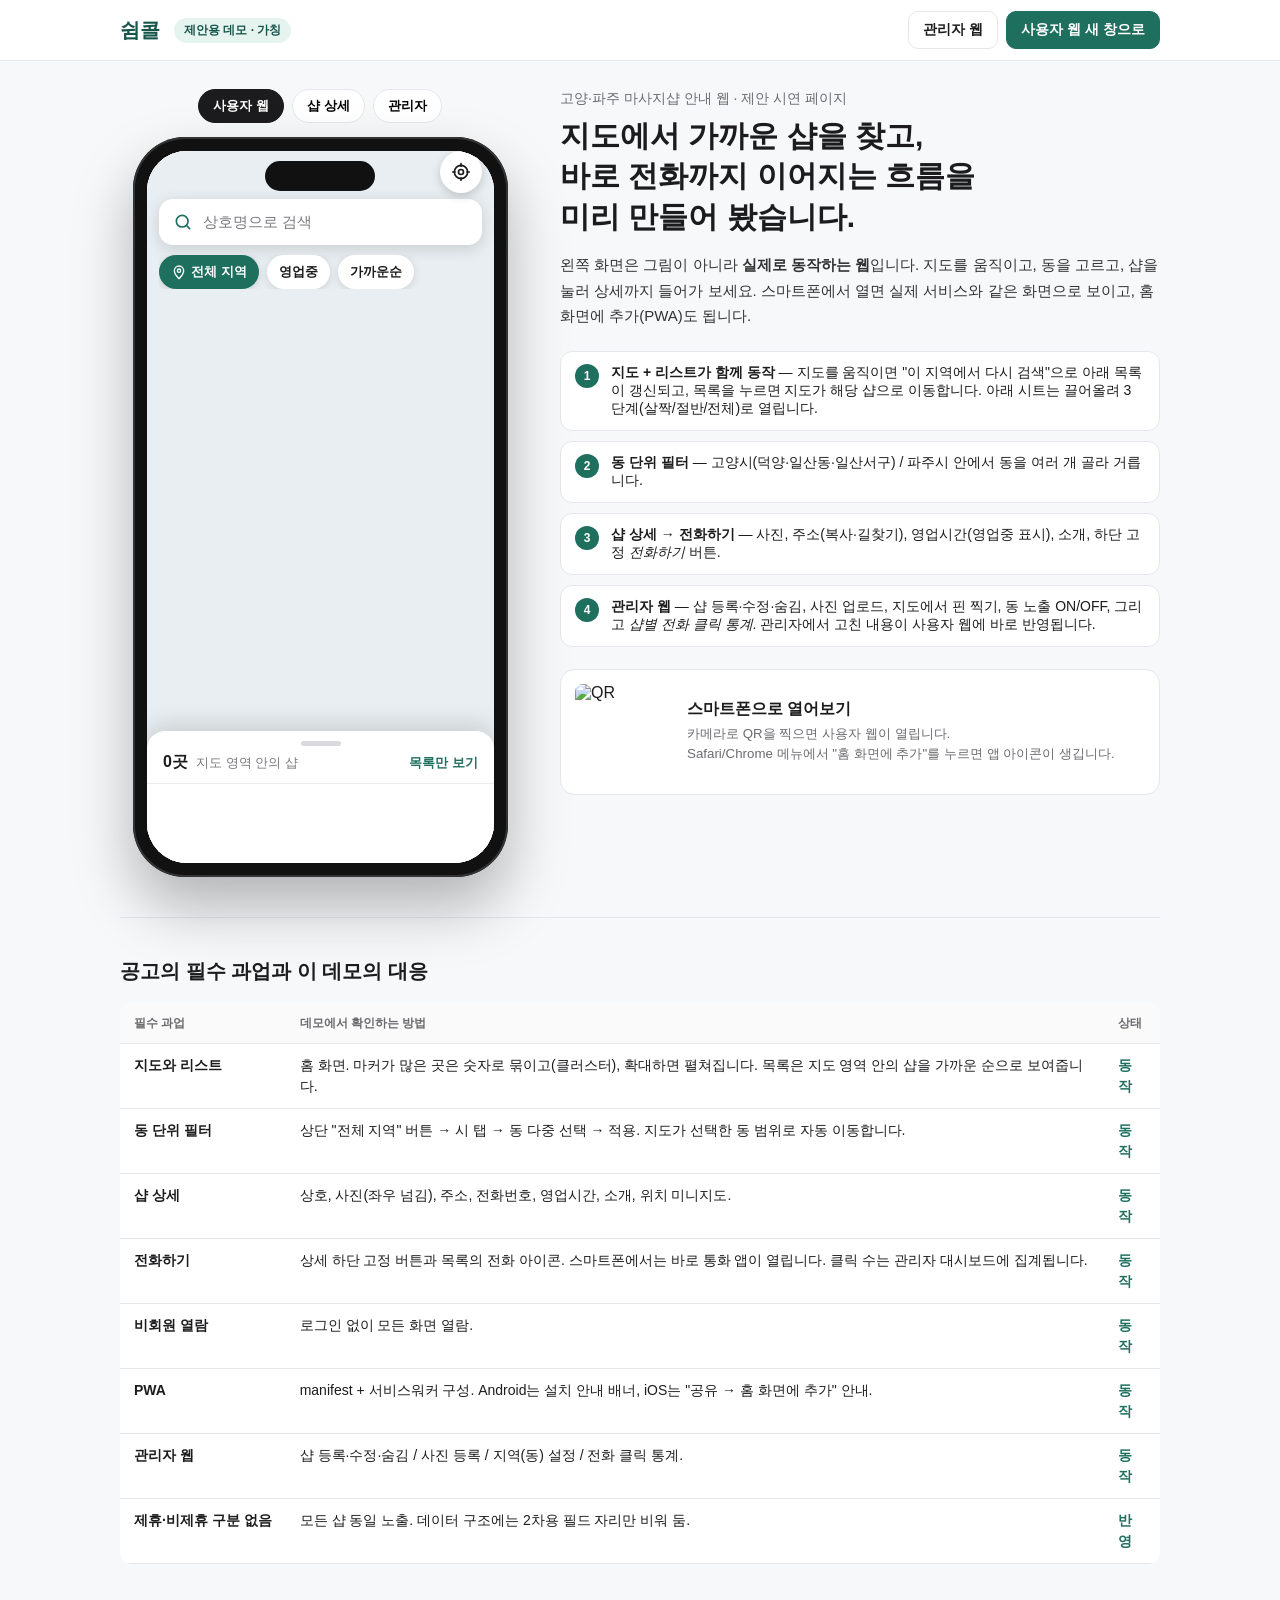
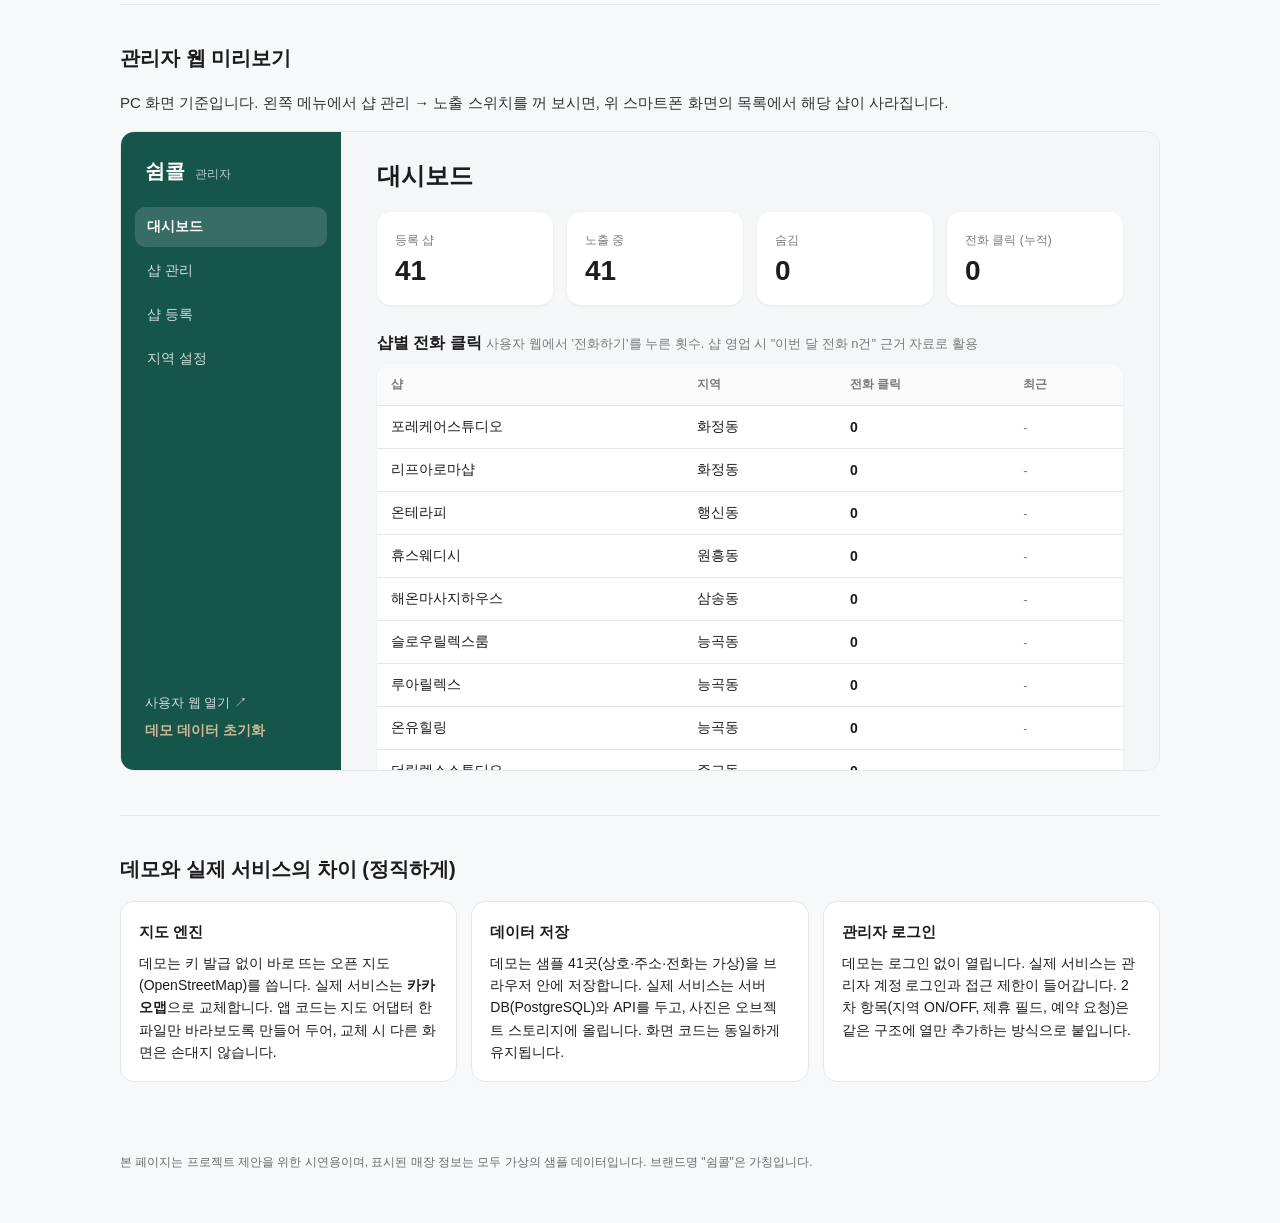
==== index.html @ d79821be "feat: 쉼콜 데모 - 지도+리스트 사용자 웹, 관리자 웹, PWA, 시뮬레이터 랜딩" ====
<!doctype html>
<html lang="ko">
<head>
<meta charset="utf-8">
<meta name="viewport" content="width=device-width, initial-scale=1">
<title>쉼콜 데모 - 지도 기반 마사지샵 안내 웹 (제안용 시연)</title>
<meta name="robots" content="noindex">
<style>
  :root { --primary: #1f6f5f; --dark: #16554a; --text: #1c1c1e; --muted: #6b6b70; --line: #e6e7eb; }
  * { box-sizing: border-box; }
  body { margin: 0; font-family: -apple-system, "Pretendard", "Apple SD Gothic Neo", "Noto Sans KR", sans-serif; color: var(--text); background: #f7f8fa; }
  a { color: var(--primary); }
  header { background: #fff; border-bottom: 1px solid var(--line); }
  .wrap { max-width: 1080px; margin: 0 auto; padding: 0 20px; }
  header .wrap { display: flex; align-items: center; height: 60px; gap: 14px; }
  .logo { font-weight: 800; font-size: 20px; color: var(--dark); }
  .tag { font-size: 12px; background: #e6f4ef; color: var(--dark); padding: 4px 10px; border-radius: 999px; font-weight: 600; }
  header nav { margin-left: auto; display: flex; gap: 8px; }
  .btn { display: inline-flex; align-items: center; height: 38px; padding: 0 14px; border-radius: 10px; border: 1px solid var(--line); background: #fff; text-decoration: none; color: var(--text); font-weight: 600; font-size: 14px; }
  .btn.primary { background: var(--primary); border-color: var(--primary); color: #fff; }
  .hero { display: grid; grid-template-columns: 400px 1fr; gap: 40px; align-items: start; padding: 28px 0 40px; }
  .phone { width: 375px; height: 740px; margin: 0 auto; background: #111; border-radius: 52px; padding: 14px; box-shadow: 0 30px 60px rgba(0,0,0,.28), inset 0 0 0 2px #333; position: relative; }
  .phone::before { content: ""; position: absolute; top: 24px; left: 50%; transform: translateX(-50%); width: 110px; height: 30px; background: #111; border-radius: 20px; z-index: 2; }
  .phone iframe { width: 100%; height: 100%; border: 0; border-radius: 40px; background: #fff; }
  .device-tabs { display: flex; justify-content: center; gap: 8px; margin-bottom: 14px; }
  .device-tabs button { height: 34px; padding: 0 14px; border-radius: 999px; border: 1px solid var(--line); background: #fff; font: inherit; font-size: 13px; font-weight: 600; cursor: pointer; }
  .device-tabs button.on { background: var(--text); color: #fff; border-color: var(--text); }
  h1 { font-size: 30px; line-height: 1.35; margin: 0 0 14px; }
  h1 small { display: block; font-size: 14px; color: var(--muted); font-weight: 500; margin-bottom: 8px; }
  .lead { font-size: 15px; line-height: 1.7; color: #333; }
  .steps { list-style: none; padding: 0; margin: 22px 0; display: grid; gap: 10px; }
  .steps li { background: #fff; border: 1px solid var(--line); border-radius: 12px; padding: 12px 14px; font-size: 14px; display: flex; gap: 12px; align-items: flex-start; }
  .steps b { flex: none; width: 24px; height: 24px; border-radius: 50%; background: var(--primary); color: #fff; display: grid; place-items: center; font-size: 12px; }
  .qr { display: flex; gap: 16px; align-items: center; background: #fff; border: 1px solid var(--line); border-radius: 14px; padding: 14px; margin-top: 18px; }
  .qr img { width: 96px; height: 96px; border-radius: 8px; }
  .qr small { color: var(--muted); display: block; margin-top: 4px; line-height: 1.5; }
  section { padding: 40px 0; border-top: 1px solid var(--line); }
  h2 { font-size: 20px; margin: 0 0 18px; }
  table { width: 100%; border-collapse: collapse; background: #fff; border-radius: 12px; overflow: hidden; font-size: 14px; }
  th, td { padding: 11px 14px; border-bottom: 1px solid var(--line); text-align: left; vertical-align: top; line-height: 1.5; }
  th { background: #fafafa; color: var(--muted); font-size: 12px; }
  td:first-child { font-weight: 600; white-space: nowrap; }
  .ok { color: var(--primary); font-weight: 700; }
  .admin-frame { width: 100%; height: 640px; border: 1px solid var(--line); border-radius: 14px; background: #fff; }
  .grid3 { display: grid; grid-template-columns: repeat(3, 1fr); gap: 14px; }
  .card { background: #fff; border: 1px solid var(--line); border-radius: 14px; padding: 18px; font-size: 14px; line-height: 1.6; }
  .card h3 { margin: 0 0 8px; font-size: 15px; }
  footer { padding: 30px 0 50px; color: var(--muted); font-size: 12px; line-height: 1.7; }
  @media (max-width: 900px) { .hero { grid-template-columns: 1fr; } .phone { display: none; } .mobile-cta { display: block !important; } .grid3 { grid-template-columns: 1fr; } header nav { display: none; } }
  .mobile-cta { display: none; margin-bottom: 20px; }
</style>
</head>
<body>
<header><div class="wrap">
  <span class="logo">쉼콜</span><span class="tag">제안용 데모 · 가칭</span>
  <nav><a class="btn" href="admin.html" target="_blank">관리자 웹</a><a class="btn primary" href="app.html" target="_blank">사용자 웹 새 창으로</a></nav>
</div></header>

<div class="wrap">
  <div class="hero">
    <div>
      <div class="device-tabs"><button class="on" data-src="app.html?sim=1">사용자 웹</button><button data-src="app.html?sim=1#shop/s010">샵 상세</button><button data-src="admin.html">관리자</button></div>
      <div class="phone"><iframe id="frame" src="app.html?sim=1" title="쉼콜 데모"></iframe></div>
    </div>
    <div>
      <div class="mobile-cta"><a class="btn primary" href="app.html">사용자 웹 열기 (모바일 화면)</a> <a class="btn" href="admin.html">관리자 웹</a></div>
      <h1><small>고양·파주 마사지샵 안내 웹 · 제안 시연 페이지</small>지도에서 가까운 샵을 찾고,<br>바로 전화까지 이어지는 흐름을<br>미리 만들어 봤습니다.</h1>
      <p class="lead">왼쪽 화면은 그림이 아니라 <b>실제로 동작하는 웹</b>입니다. 지도를 움직이고, 동을 고르고, 샵을 눌러 상세까지 들어가 보세요. 스마트폰에서 열면 실제 서비스와 같은 화면으로 보이고, 홈 화면에 추가(PWA)도 됩니다.</p>
      <ul class="steps">
        <li><b>1</b><span><strong>지도 + 리스트가 함께 동작</strong> — 지도를 움직이면 "이 지역에서 다시 검색"으로 아래 목록이 갱신되고, 목록을 누르면 지도가 해당 샵으로 이동합니다. 아래 시트는 끌어올려 3단계(살짝/절반/전체)로 열립니다.</span></li>
        <li><b>2</b><span><strong>동 단위 필터</strong> — 고양시(덕양·일산동·일산서구) / 파주시 안에서 동을 여러 개 골라 거릅니다.</span></li>
        <li><b>3</b><span><strong>샵 상세 → 전화하기</strong> — 사진, 주소(복사·길찾기), 영업시간(영업중 표시), 소개, 하단 고정 <em>전화하기</em> 버튼.</span></li>
        <li><b>4</b><span><strong>관리자 웹</strong> — 샵 등록·수정·숨김, 사진 업로드, 지도에서 핀 찍기, 동 노출 ON/OFF, 그리고 <em>샵별 전화 클릭 통계</em>. 관리자에서 고친 내용이 사용자 웹에 바로 반영됩니다.</span></li>
      </ul>
      <div class="qr">
        <img id="qr" alt="QR">
        <div><b>스마트폰으로 열어보기</b><small>카메라로 QR을 찍으면 사용자 웹이 열립니다.<br>Safari/Chrome 메뉴에서 "홈 화면에 추가"를 누르면 앱 아이콘이 생깁니다.</small></div>
      </div>
    </div>
  </div>

  <section>
    <h2>공고의 필수 과업과 이 데모의 대응</h2>
    <table>
      <thead><tr><th>필수 과업</th><th>데모에서 확인하는 방법</th><th>상태</th></tr></thead>
      <tbody>
        <tr><td>지도와 리스트</td><td>홈 화면. 마커가 많은 곳은 숫자로 묶이고(클러스터), 확대하면 펼쳐집니다. 목록은 지도 영역 안의 샵을 가까운 순으로 보여줍니다.</td><td class="ok">동작</td></tr>
        <tr><td>동 단위 필터</td><td>상단 "전체 지역" 버튼 → 시 탭 → 동 다중 선택 → 적용. 지도가 선택한 동 범위로 자동 이동합니다.</td><td class="ok">동작</td></tr>
        <tr><td>샵 상세</td><td>상호, 사진(좌우 넘김), 주소, 전화번호, 영업시간, 소개, 위치 미니지도.</td><td class="ok">동작</td></tr>
        <tr><td>전화하기</td><td>상세 하단 고정 버튼과 목록의 전화 아이콘. 스마트폰에서는 바로 통화 앱이 열립니다. 클릭 수는 관리자 대시보드에 집계됩니다.</td><td class="ok">동작</td></tr>
        <tr><td>비회원 열람</td><td>로그인 없이 모든 화면 열람.</td><td class="ok">동작</td></tr>
        <tr><td>PWA</td><td>manifest + 서비스워커 구성. Android는 설치 안내 배너, iOS는 "공유 → 홈 화면에 추가" 안내.</td><td class="ok">동작</td></tr>
        <tr><td>관리자 웹</td><td>샵 등록·수정·숨김 / 사진 등록 / 지역(동) 설정 / 전화 클릭 통계.</td><td class="ok">동작</td></tr>
        <tr><td>제휴·비제휴 구분 없음</td><td>모든 샵 동일 노출. 데이터 구조에는 2차용 필드 자리만 비워 둠.</td><td class="ok">반영</td></tr>
      </tbody>
    </table>
  </section>

  <section>
    <h2>관리자 웹 미리보기</h2>
    <p class="lead" style="margin-top:0">PC 화면 기준입니다. 왼쪽 메뉴에서 샵 관리 → 노출 스위치를 꺼 보시면, 위 스마트폰 화면의 목록에서 해당 샵이 사라집니다.</p>
    <iframe class="admin-frame" src="admin.html" title="관리자 데모"></iframe>
  </section>

  <section>
    <h2>데모와 실제 서비스의 차이 (정직하게)</h2>
    <div class="grid3">
      <div class="card"><h3>지도 엔진</h3>데모는 키 발급 없이 바로 뜨는 오픈 지도(OpenStreetMap)를 씁니다. 실제 서비스는 <b>카카오맵</b>으로 교체합니다. 앱 코드는 지도 어댑터 한 파일만 바라보도록 만들어 두어, 교체 시 다른 화면은 손대지 않습니다.</div>
      <div class="card"><h3>데이터 저장</h3>데모는 샘플 41곳(상호·주소·전화는 가상)을 브라우저 안에 저장합니다. 실제 서비스는 서버 DB(PostgreSQL)와 API를 두고, 사진은 오브젝트 스토리지에 올립니다. 화면 코드는 동일하게 유지됩니다.</div>
      <div class="card"><h3>관리자 로그인</h3>데모는 로그인 없이 열립니다. 실제 서비스는 관리자 계정 로그인과 접근 제한이 들어갑니다. 2차 항목(지역 ON/OFF, 제휴 필드, 예약 요청)은 같은 구조에 열만 추가하는 방식으로 붙입니다.</div>
    </div>
  </section>

  <footer>본 페이지는 프로젝트 제안을 위한 시연용이며, 표시된 매장 정보는 모두 가상의 샘플 데이터입니다. 브랜드명 "쉼콜"은 가칭입니다.</footer>
</div>

<script>
  const frame = document.getElementById('frame');
  document.querySelectorAll('.device-tabs button').forEach(b => b.addEventListener('click', () => {
    document.querySelectorAll('.device-tabs button').forEach(x => x.classList.remove('on')); b.classList.add('on'); frame.src = b.dataset.src;
  }));
  const appUrl = new URL('app.html', location.href).href;
  document.getElementById('qr').src = 'https://api.qrserver.com/v1/create-qr-code/?size=192x192&margin=6&data=' + encodeURIComponent(appUrl);
</script>
</body>
</html>
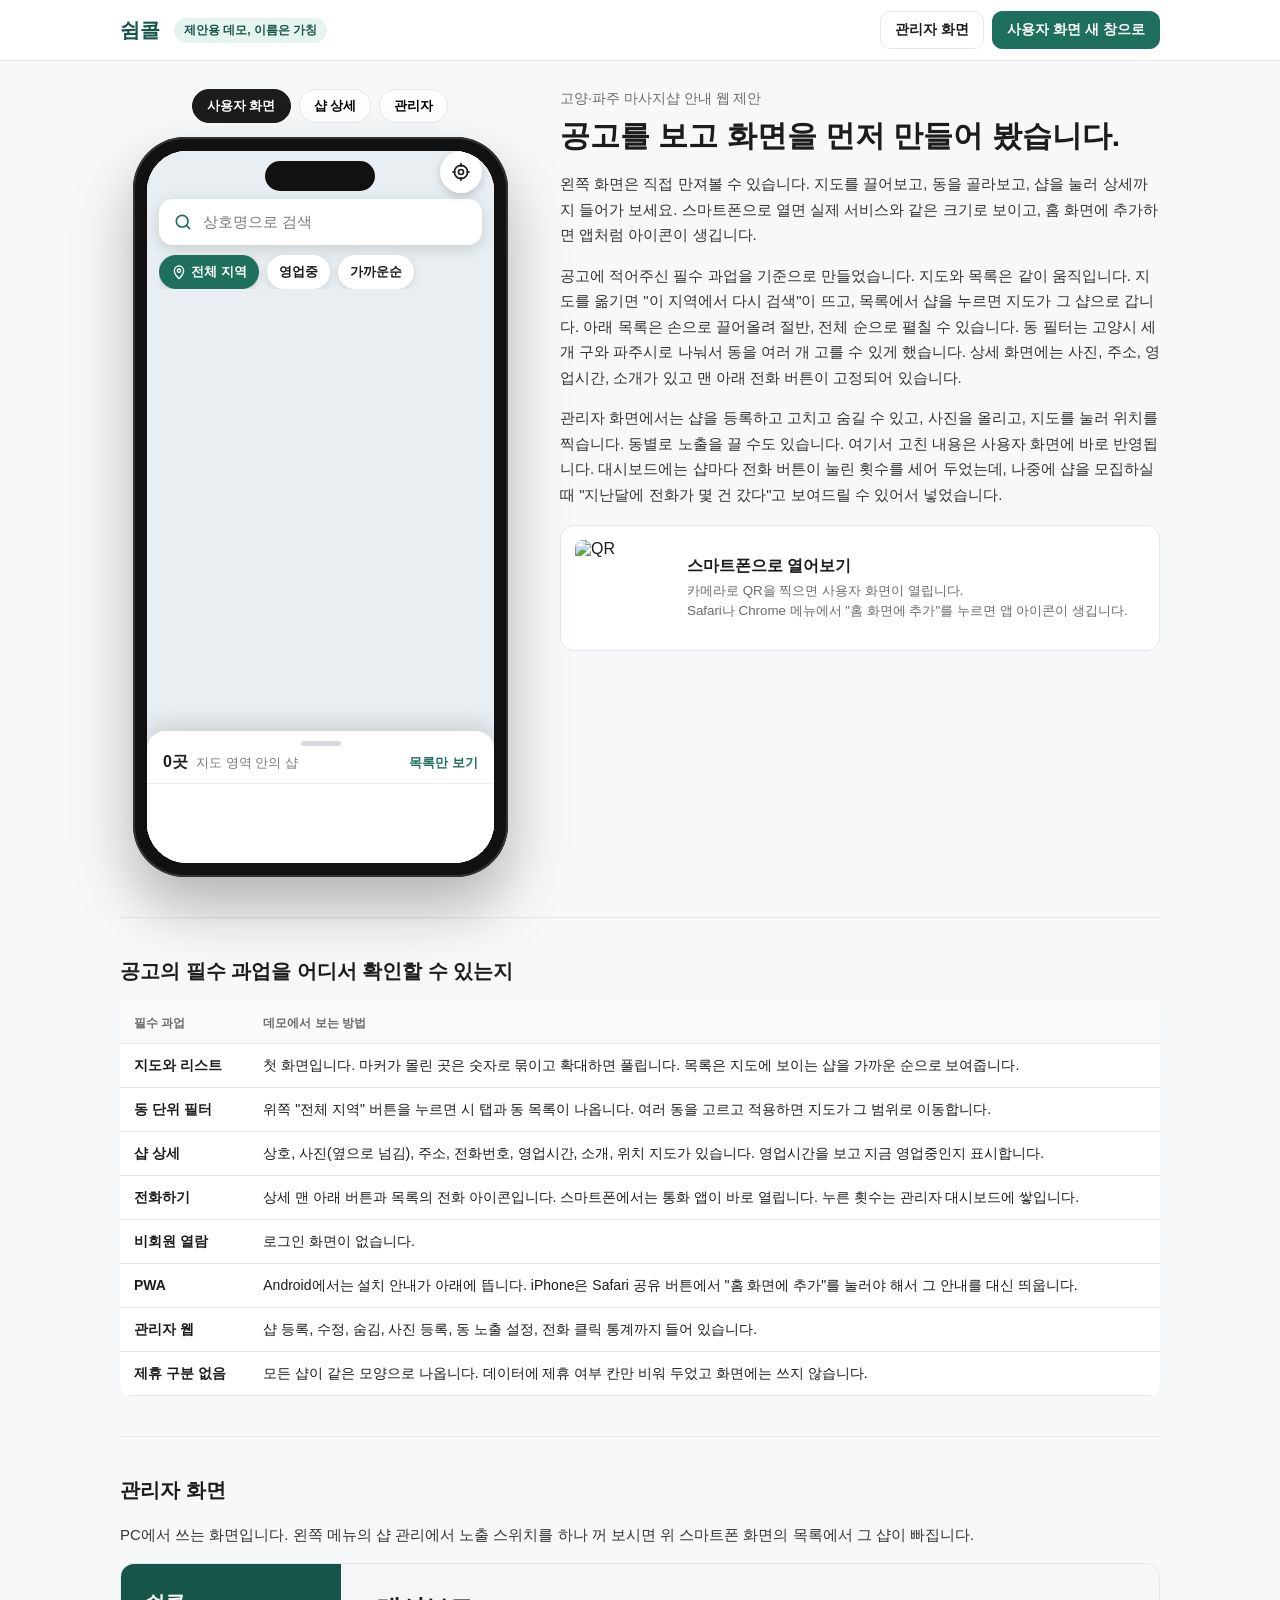
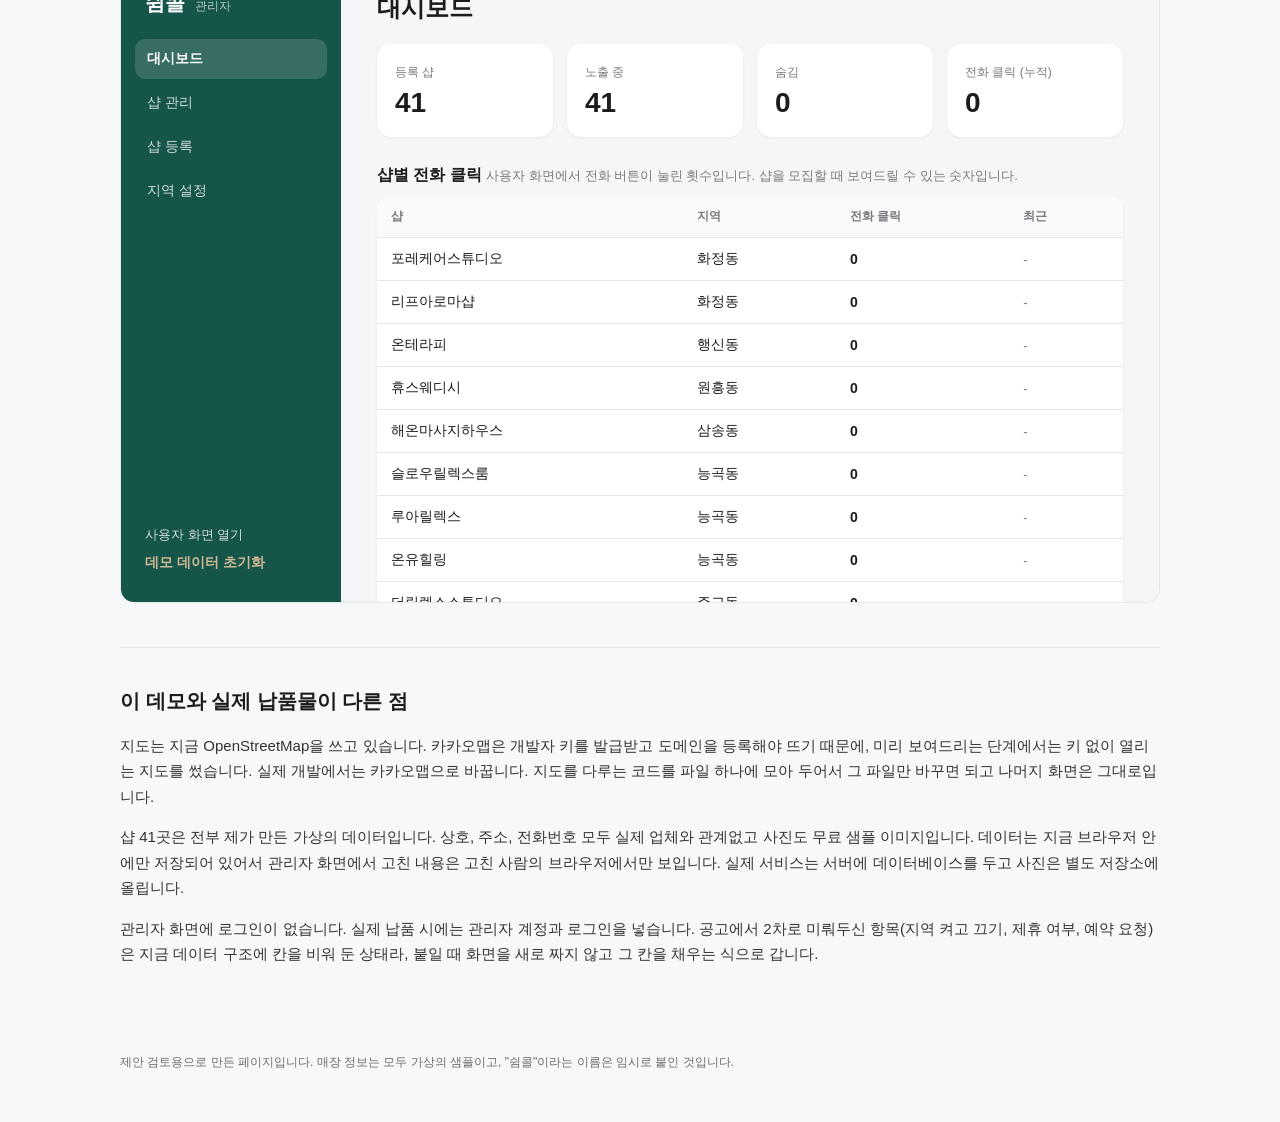
==== commit 3f4fe8dd: "copy: 랜딩·관리자·샘플 소개 문구를 사람이 쓴 말투로 정리" ====
--- a/index.html
+++ b/index.html
@@ -52,66 +52,60 @@
 </head>
 <body>
 <header><div class="wrap">
-  <span class="logo">쉼콜</span><span class="tag">제안용 데모 · 가칭</span>
-  <nav><a class="btn" href="admin.html" target="_blank">관리자 웹</a><a class="btn primary" href="app.html" target="_blank">사용자 웹 새 창으로</a></nav>
+  <span class="logo">쉼콜</span><span class="tag">제안용 데모, 이름은 가칭</span>
+  <nav><a class="btn" href="admin.html" target="_blank">관리자 화면</a><a class="btn primary" href="app.html" target="_blank">사용자 화면 새 창으로</a></nav>
 </div></header>
 
 <div class="wrap">
   <div class="hero">
     <div>
-      <div class="device-tabs"><button class="on" data-src="app.html?sim=1">사용자 웹</button><button data-src="app.html?sim=1#shop/s010">샵 상세</button><button data-src="admin.html">관리자</button></div>
-      <div class="phone"><iframe id="frame" src="app.html?sim=1" title="쉼콜 데모"></iframe></div>
+      <div class="device-tabs"><button class="on" data-src="app.html?sim=1&v=3">사용자 화면</button><button data-src="app.html?sim=1&v=3#shop/s010">샵 상세</button><button data-src="admin.html">관리자</button></div>
+      <div class="phone"><iframe id="frame" src="app.html?sim=1&v=3" title="쉼콜 데모"></iframe></div>
     </div>
     <div>
-      <div class="mobile-cta"><a class="btn primary" href="app.html">사용자 웹 열기 (모바일 화면)</a> <a class="btn" href="admin.html">관리자 웹</a></div>
-      <h1><small>고양·파주 마사지샵 안내 웹 · 제안 시연 페이지</small>지도에서 가까운 샵을 찾고,<br>바로 전화까지 이어지는 흐름을<br>미리 만들어 봤습니다.</h1>
-      <p class="lead">왼쪽 화면은 그림이 아니라 <b>실제로 동작하는 웹</b>입니다. 지도를 움직이고, 동을 고르고, 샵을 눌러 상세까지 들어가 보세요. 스마트폰에서 열면 실제 서비스와 같은 화면으로 보이고, 홈 화면에 추가(PWA)도 됩니다.</p>
-      <ul class="steps">
-        <li><b>1</b><span><strong>지도 + 리스트가 함께 동작</strong> — 지도를 움직이면 "이 지역에서 다시 검색"으로 아래 목록이 갱신되고, 목록을 누르면 지도가 해당 샵으로 이동합니다. 아래 시트는 끌어올려 3단계(살짝/절반/전체)로 열립니다.</span></li>
-        <li><b>2</b><span><strong>동 단위 필터</strong> — 고양시(덕양·일산동·일산서구) / 파주시 안에서 동을 여러 개 골라 거릅니다.</span></li>
-        <li><b>3</b><span><strong>샵 상세 → 전화하기</strong> — 사진, 주소(복사·길찾기), 영업시간(영업중 표시), 소개, 하단 고정 <em>전화하기</em> 버튼.</span></li>
-        <li><b>4</b><span><strong>관리자 웹</strong> — 샵 등록·수정·숨김, 사진 업로드, 지도에서 핀 찍기, 동 노출 ON/OFF, 그리고 <em>샵별 전화 클릭 통계</em>. 관리자에서 고친 내용이 사용자 웹에 바로 반영됩니다.</span></li>
-      </ul>
+      <div class="mobile-cta"><a class="btn primary" href="app.html">사용자 화면 열기</a> <a class="btn" href="admin.html">관리자 화면</a></div>
+      <h1><small>고양·파주 마사지샵 안내 웹 제안</small>공고를 보고 화면을 먼저 만들어 봤습니다.</h1>
+      <p class="lead">왼쪽 화면은 직접 만져볼 수 있습니다. 지도를 끌어보고, 동을 골라보고, 샵을 눌러 상세까지 들어가 보세요. 스마트폰으로 열면 실제 서비스와 같은 크기로 보이고, 홈 화면에 추가하면 앱처럼 아이콘이 생깁니다.</p>
+      <p class="lead">공고에 적어주신 필수 과업을 기준으로 만들었습니다. 지도와 목록은 같이 움직입니다. 지도를 옮기면 "이 지역에서 다시 검색"이 뜨고, 목록에서 샵을 누르면 지도가 그 샵으로 갑니다. 아래 목록은 손으로 끌어올려 절반, 전체 순으로 펼칠 수 있습니다. 동 필터는 고양시 세 개 구와 파주시로 나눠서 동을 여러 개 고를 수 있게 했습니다. 상세 화면에는 사진, 주소, 영업시간, 소개가 있고 맨 아래 전화 버튼이 고정되어 있습니다.</p>
+      <p class="lead">관리자 화면에서는 샵을 등록하고 고치고 숨길 수 있고, 사진을 올리고, 지도를 눌러 위치를 찍습니다. 동별로 노출을 끌 수도 있습니다. 여기서 고친 내용은 사용자 화면에 바로 반영됩니다. 대시보드에는 샵마다 전화 버튼이 눌린 횟수를 세어 두었는데, 나중에 샵을 모집하실 때 "지난달에 전화가 몇 건 갔다"고 보여드릴 수 있어서 넣었습니다.</p>
       <div class="qr">
         <img id="qr" alt="QR">
-        <div><b>스마트폰으로 열어보기</b><small>카메라로 QR을 찍으면 사용자 웹이 열립니다.<br>Safari/Chrome 메뉴에서 "홈 화면에 추가"를 누르면 앱 아이콘이 생깁니다.</small></div>
+        <div><b>스마트폰으로 열어보기</b><small>카메라로 QR을 찍으면 사용자 화면이 열립니다.<br>Safari나 Chrome 메뉴에서 "홈 화면에 추가"를 누르면 앱 아이콘이 생깁니다.</small></div>
       </div>
     </div>
   </div>
 
   <section>
-    <h2>공고의 필수 과업과 이 데모의 대응</h2>
+    <h2>공고의 필수 과업을 어디서 확인할 수 있는지</h2>
     <table>
-      <thead><tr><th>필수 과업</th><th>데모에서 확인하는 방법</th><th>상태</th></tr></thead>
+      <thead><tr><th>필수 과업</th><th>데모에서 보는 방법</th></tr></thead>
       <tbody>
-        <tr><td>지도와 리스트</td><td>홈 화면. 마커가 많은 곳은 숫자로 묶이고(클러스터), 확대하면 펼쳐집니다. 목록은 지도 영역 안의 샵을 가까운 순으로 보여줍니다.</td><td class="ok">동작</td></tr>
-        <tr><td>동 단위 필터</td><td>상단 "전체 지역" 버튼 → 시 탭 → 동 다중 선택 → 적용. 지도가 선택한 동 범위로 자동 이동합니다.</td><td class="ok">동작</td></tr>
-        <tr><td>샵 상세</td><td>상호, 사진(좌우 넘김), 주소, 전화번호, 영업시간, 소개, 위치 미니지도.</td><td class="ok">동작</td></tr>
-        <tr><td>전화하기</td><td>상세 하단 고정 버튼과 목록의 전화 아이콘. 스마트폰에서는 바로 통화 앱이 열립니다. 클릭 수는 관리자 대시보드에 집계됩니다.</td><td class="ok">동작</td></tr>
-        <tr><td>비회원 열람</td><td>로그인 없이 모든 화면 열람.</td><td class="ok">동작</td></tr>
-        <tr><td>PWA</td><td>manifest + 서비스워커 구성. Android는 설치 안내 배너, iOS는 "공유 → 홈 화면에 추가" 안내.</td><td class="ok">동작</td></tr>
-        <tr><td>관리자 웹</td><td>샵 등록·수정·숨김 / 사진 등록 / 지역(동) 설정 / 전화 클릭 통계.</td><td class="ok">동작</td></tr>
-        <tr><td>제휴·비제휴 구분 없음</td><td>모든 샵 동일 노출. 데이터 구조에는 2차용 필드 자리만 비워 둠.</td><td class="ok">반영</td></tr>
+        <tr><td>지도와 리스트</td><td>첫 화면입니다. 마커가 몰린 곳은 숫자로 묶이고 확대하면 풀립니다. 목록은 지도에 보이는 샵을 가까운 순으로 보여줍니다.</td></tr>
+        <tr><td>동 단위 필터</td><td>위쪽 "전체 지역" 버튼을 누르면 시 탭과 동 목록이 나옵니다. 여러 동을 고르고 적용하면 지도가 그 범위로 이동합니다.</td></tr>
+        <tr><td>샵 상세</td><td>상호, 사진(옆으로 넘김), 주소, 전화번호, 영업시간, 소개, 위치 지도가 있습니다. 영업시간을 보고 지금 영업중인지 표시합니다.</td></tr>
+        <tr><td>전화하기</td><td>상세 맨 아래 버튼과 목록의 전화 아이콘입니다. 스마트폰에서는 통화 앱이 바로 열립니다. 누른 횟수는 관리자 대시보드에 쌓입니다.</td></tr>
+        <tr><td>비회원 열람</td><td>로그인 화면이 없습니다.</td></tr>
+        <tr><td>PWA</td><td>Android에서는 설치 안내가 아래에 뜹니다. iPhone은 Safari 공유 버튼에서 "홈 화면에 추가"를 눌러야 해서 그 안내를 대신 띄웁니다.</td></tr>
+        <tr><td>관리자 웹</td><td>샵 등록, 수정, 숨김, 사진 등록, 동 노출 설정, 전화 클릭 통계까지 들어 있습니다.</td></tr>
+        <tr><td>제휴 구분 없음</td><td>모든 샵이 같은 모양으로 나옵니다. 데이터에 제휴 여부 칸만 비워 두었고 화면에는 쓰지 않습니다.</td></tr>
       </tbody>
     </table>
   </section>
 
   <section>
-    <h2>관리자 웹 미리보기</h2>
-    <p class="lead" style="margin-top:0">PC 화면 기준입니다. 왼쪽 메뉴에서 샵 관리 → 노출 스위치를 꺼 보시면, 위 스마트폰 화면의 목록에서 해당 샵이 사라집니다.</p>
+    <h2>관리자 화면</h2>
+    <p class="lead" style="margin-top:0">PC에서 쓰는 화면입니다. 왼쪽 메뉴의 샵 관리에서 노출 스위치를 하나 꺼 보시면 위 스마트폰 화면의 목록에서 그 샵이 빠집니다.</p>
     <iframe class="admin-frame" src="admin.html" title="관리자 데모"></iframe>
   </section>
 
   <section>
-    <h2>데모와 실제 서비스의 차이 (정직하게)</h2>
-    <div class="grid3">
-      <div class="card"><h3>지도 엔진</h3>데모는 키 발급 없이 바로 뜨는 오픈 지도(OpenStreetMap)를 씁니다. 실제 서비스는 <b>카카오맵</b>으로 교체합니다. 앱 코드는 지도 어댑터 한 파일만 바라보도록 만들어 두어, 교체 시 다른 화면은 손대지 않습니다.</div>
-      <div class="card"><h3>데이터 저장</h3>데모는 샘플 41곳(상호·주소·전화는 가상)을 브라우저 안에 저장합니다. 실제 서비스는 서버 DB(PostgreSQL)와 API를 두고, 사진은 오브젝트 스토리지에 올립니다. 화면 코드는 동일하게 유지됩니다.</div>
-      <div class="card"><h3>관리자 로그인</h3>데모는 로그인 없이 열립니다. 실제 서비스는 관리자 계정 로그인과 접근 제한이 들어갑니다. 2차 항목(지역 ON/OFF, 제휴 필드, 예약 요청)은 같은 구조에 열만 추가하는 방식으로 붙입니다.</div>
-    </div>
+    <h2>이 데모와 실제 납품물이 다른 점</h2>
+    <p class="lead" style="margin-top:0">지도는 지금 OpenStreetMap을 쓰고 있습니다. 카카오맵은 개발자 키를 발급받고 도메인을 등록해야 뜨기 때문에, 미리 보여드리는 단계에서는 키 없이 열리는 지도를 썼습니다. 실제 개발에서는 카카오맵으로 바꿉니다. 지도를 다루는 코드를 파일 하나에 모아 두어서 그 파일만 바꾸면 되고 나머지 화면은 그대로입니다.</p>
+    <p class="lead">샵 41곳은 전부 제가 만든 가상의 데이터입니다. 상호, 주소, 전화번호 모두 실제 업체와 관계없고 사진도 무료 샘플 이미지입니다. 데이터는 지금 브라우저 안에만 저장되어 있어서 관리자 화면에서 고친 내용은 고친 사람의 브라우저에서만 보입니다. 실제 서비스는 서버에 데이터베이스를 두고 사진은 별도 저장소에 올립니다.</p>
+    <p class="lead">관리자 화면에 로그인이 없습니다. 실제 납품 시에는 관리자 계정과 로그인을 넣습니다. 공고에서 2차로 미뤄두신 항목(지역 켜고 끄기, 제휴 여부, 예약 요청)은 지금 데이터 구조에 칸을 비워 둔 상태라, 붙일 때 화면을 새로 짜지 않고 그 칸을 채우는 식으로 갑니다.</p>
   </section>
 
-  <footer>본 페이지는 프로젝트 제안을 위한 시연용이며, 표시된 매장 정보는 모두 가상의 샘플 데이터입니다. 브랜드명 "쉼콜"은 가칭입니다.</footer>
+  <footer>제안 검토용으로 만든 페이지입니다. 매장 정보는 모두 가상의 샘플이고, "쉼콜"이라는 이름은 임시로 붙인 것입니다.</footer>
 </div>
 
 <script>
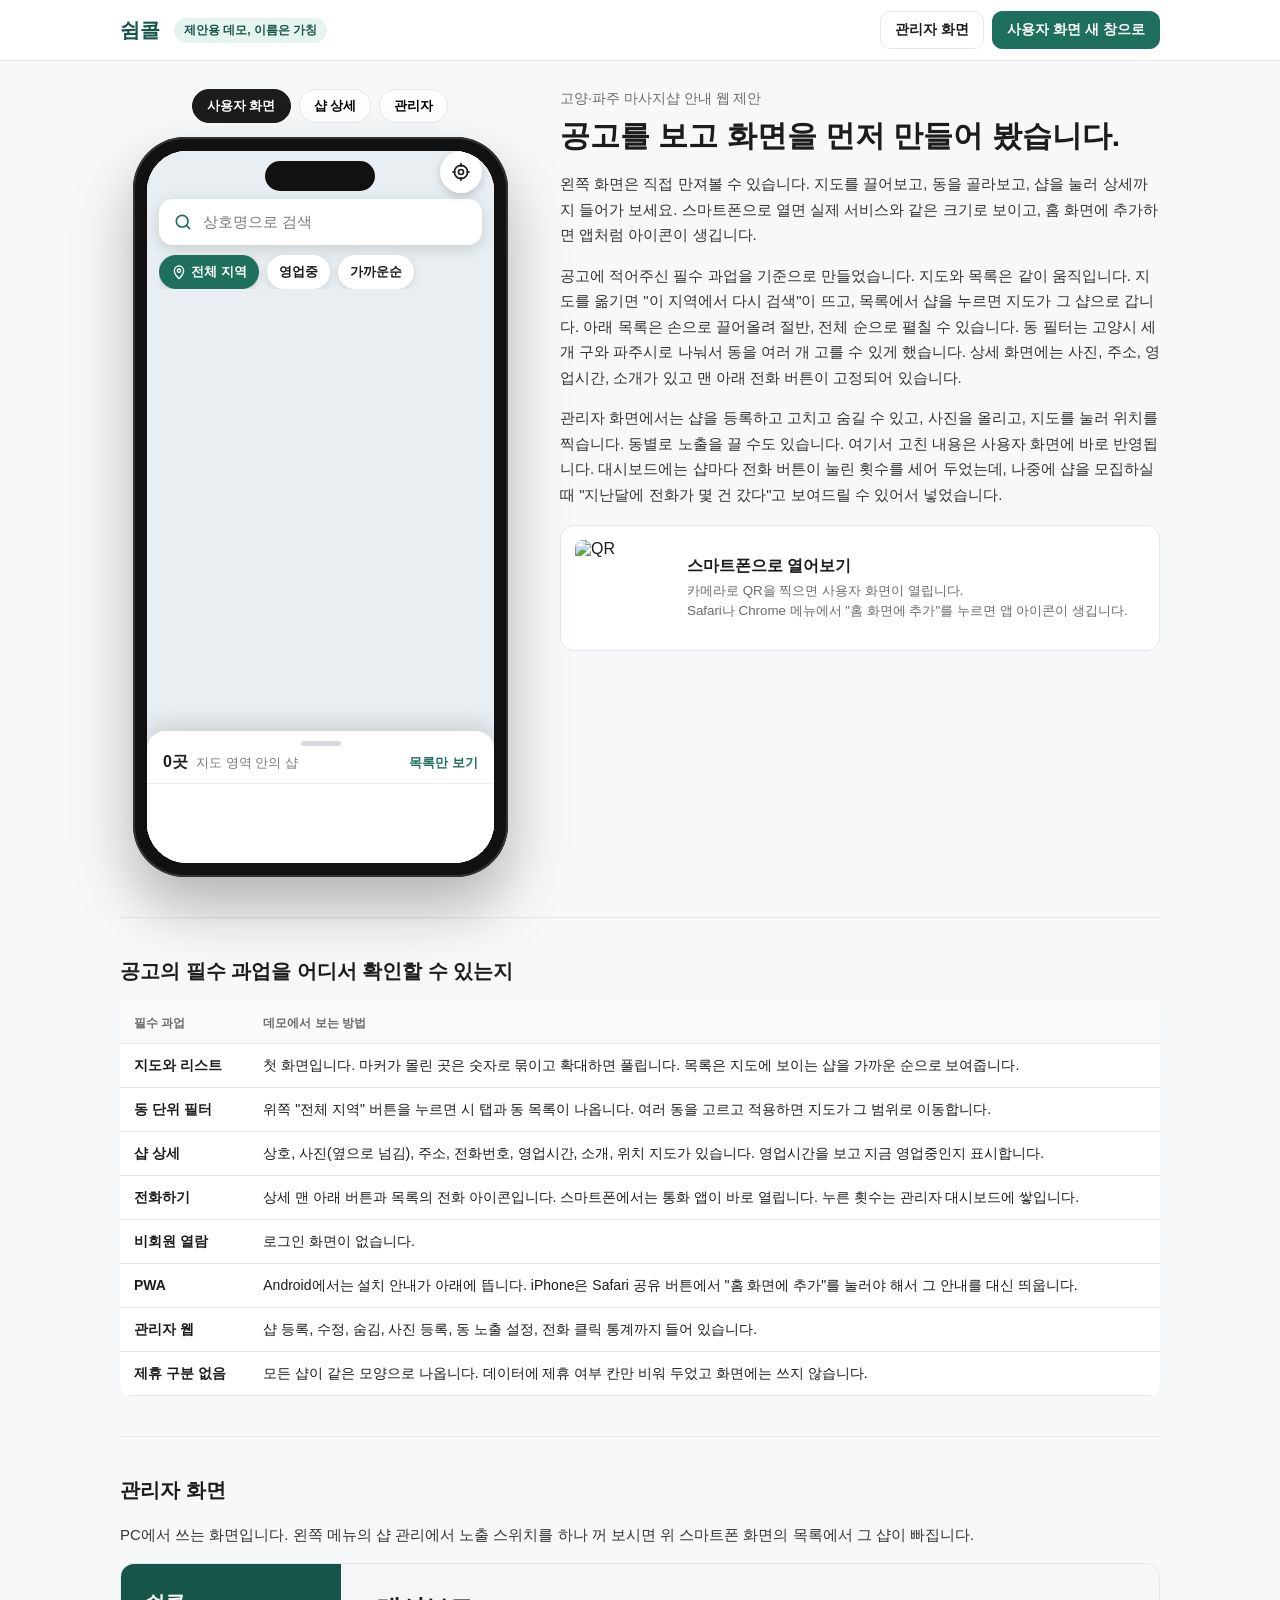
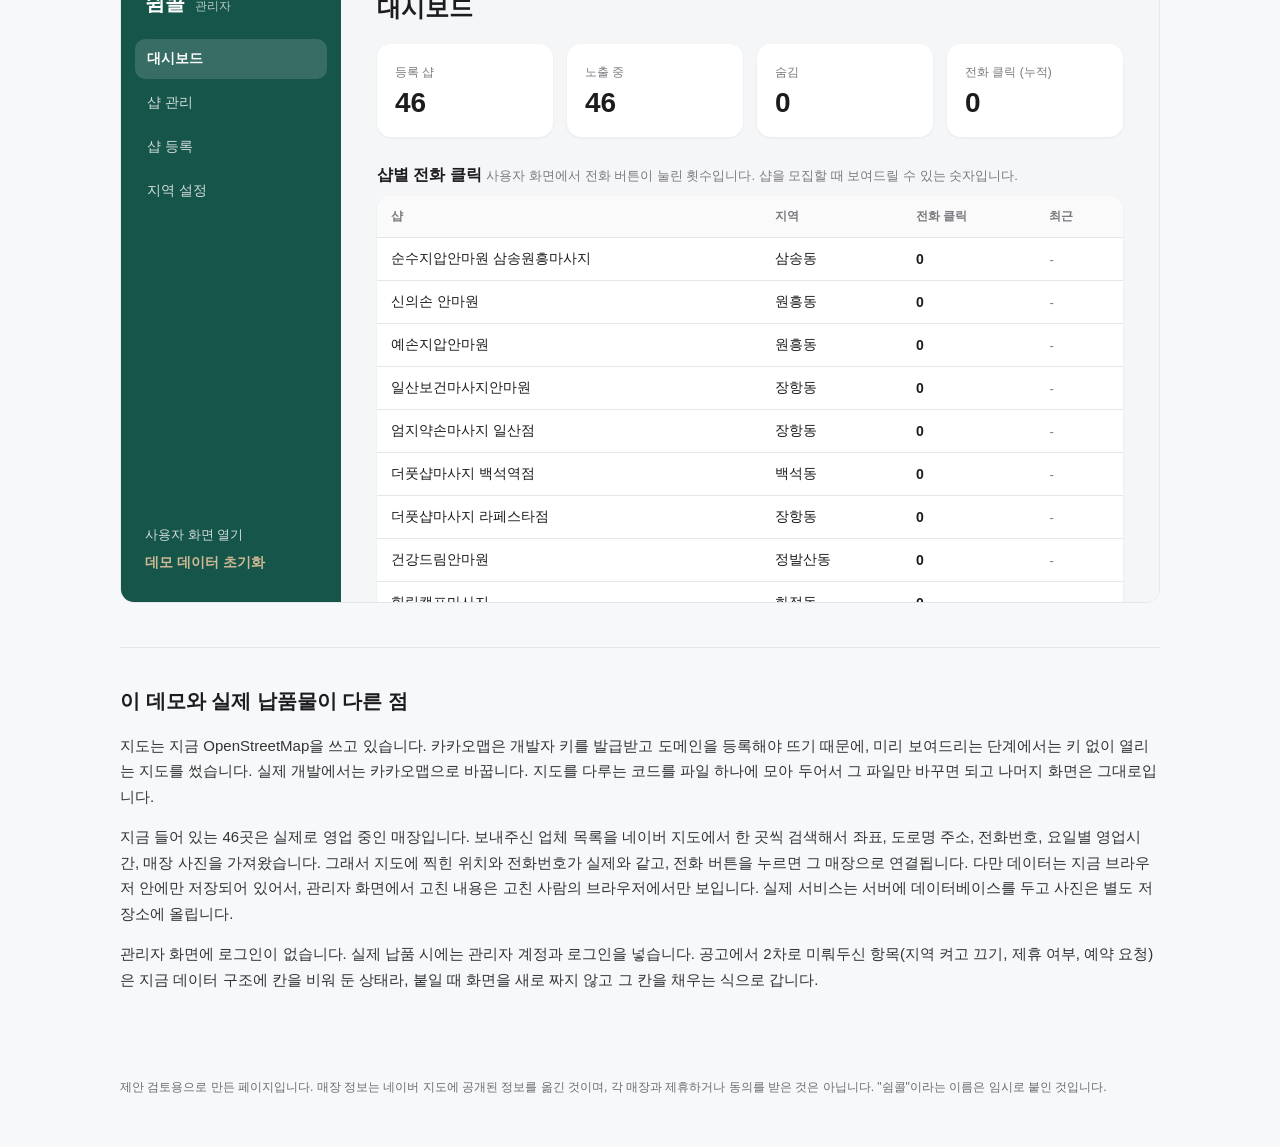
==== commit c553f66a: "data: 네이버 플레이스에서 수집한 실제 매장 46곳으로 교체, 요일별 영업시간 지원" ====
--- a/index.html
+++ b/index.html
@@ -101,11 +101,11 @@
   <section>
     <h2>이 데모와 실제 납품물이 다른 점</h2>
     <p class="lead" style="margin-top:0">지도는 지금 OpenStreetMap을 쓰고 있습니다. 카카오맵은 개발자 키를 발급받고 도메인을 등록해야 뜨기 때문에, 미리 보여드리는 단계에서는 키 없이 열리는 지도를 썼습니다. 실제 개발에서는 카카오맵으로 바꿉니다. 지도를 다루는 코드를 파일 하나에 모아 두어서 그 파일만 바꾸면 되고 나머지 화면은 그대로입니다.</p>
-    <p class="lead">샵 41곳은 전부 제가 만든 가상의 데이터입니다. 상호, 주소, 전화번호 모두 실제 업체와 관계없고 사진도 무료 샘플 이미지입니다. 데이터는 지금 브라우저 안에만 저장되어 있어서 관리자 화면에서 고친 내용은 고친 사람의 브라우저에서만 보입니다. 실제 서비스는 서버에 데이터베이스를 두고 사진은 별도 저장소에 올립니다.</p>
+    <p class="lead">지금 들어 있는 46곳은 실제로 영업 중인 매장입니다. 보내주신 업체 목록을 네이버 지도에서 한 곳씩 검색해서 좌표, 도로명 주소, 전화번호, 요일별 영업시간, 매장 사진을 가져왔습니다. 그래서 지도에 찍힌 위치와 전화번호가 실제와 같고, 전화 버튼을 누르면 그 매장으로 연결됩니다. 다만 데이터는 지금 브라우저 안에만 저장되어 있어서, 관리자 화면에서 고친 내용은 고친 사람의 브라우저에서만 보입니다. 실제 서비스는 서버에 데이터베이스를 두고 사진은 별도 저장소에 올립니다.</p>
     <p class="lead">관리자 화면에 로그인이 없습니다. 실제 납품 시에는 관리자 계정과 로그인을 넣습니다. 공고에서 2차로 미뤄두신 항목(지역 켜고 끄기, 제휴 여부, 예약 요청)은 지금 데이터 구조에 칸을 비워 둔 상태라, 붙일 때 화면을 새로 짜지 않고 그 칸을 채우는 식으로 갑니다.</p>
   </section>
 
-  <footer>제안 검토용으로 만든 페이지입니다. 매장 정보는 모두 가상의 샘플이고, "쉼콜"이라는 이름은 임시로 붙인 것입니다.</footer>
+  <footer>제안 검토용으로 만든 페이지입니다. 매장 정보는 네이버 지도에 공개된 정보를 옮긴 것이며, 각 매장과 제휴하거나 동의를 받은 것은 아닙니다. "쉼콜"이라는 이름은 임시로 붙인 것입니다.</footer>
 </div>
 
 <script>
